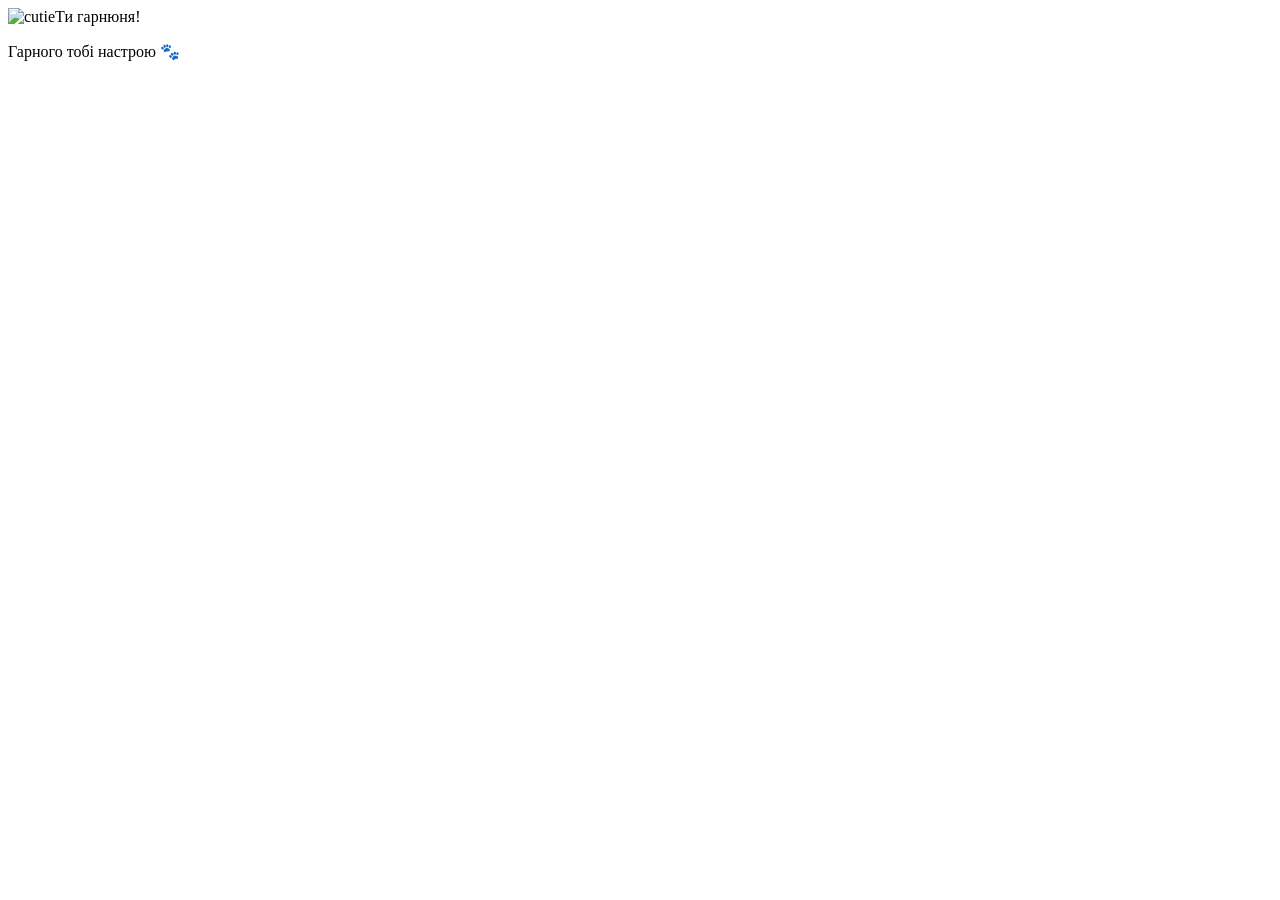
==== index.html @ 421a9fff "feat: add html file" ====
<!DOCTYPE html>
<html lang="uk">
<head>
    <meta charset="UTF-8">
    <meta name="viewport" content="width=device-width, initial-scale=1.0">
    <title>Милий песик</title>
    <link rel="stylesheet" href="style.css">
</head>
<body>

    <div class="card">
        <img src="https://avatars.githubusercontent.com/u/86071491?s=400&u=8636cafa983d86536bd19a3cd446ffe67499b5d0&v=4)" alt="cutie"
        <h1>Ти гарнюня!</h1>
        <p>Гарного тобі настрою <span class="heart">🐾</span></p>
    </div>

</body>
</html>
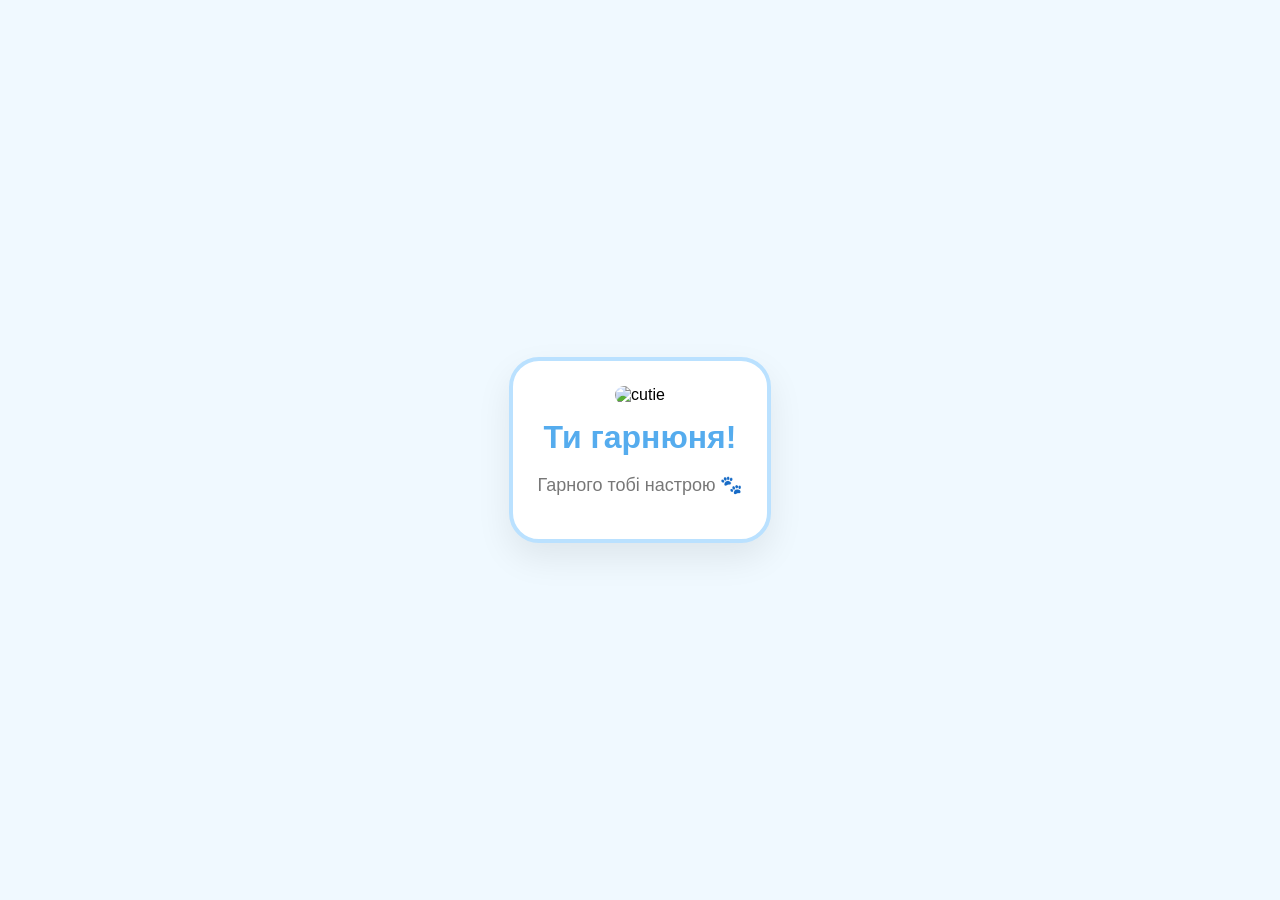
==== commit de59309d: "fix: typo" ====
--- a/index.html
+++ b/index.html
@@ -9,7 +9,7 @@
 <body>
 
     <div class="card">
-        <img src="https://avatars.githubusercontent.com/u/86071491?s=400&u=8636cafa983d86536bd19a3cd446ffe67499b5d0&v=4)" alt="cutie"
+        <img src="https://avatars.githubusercontent.com/u/86071491?s=400&u=8636cafa983d86536bd19a3cd446ffe67499b5d0&v=4)" alt="cutie">
         <h1>Ти гарнюня!</h1>
         <p>Гарного тобі настрою <span class="heart">🐾</span></p>
     </div>
--- a/style.css
+++ b/style.css
@@ -0,0 +1,54 @@
+body {
+    background-color: #f0f9ff;
+    display: flex;
+    justify-content: center;
+    align-items: center;
+    height: 100vh;
+    margin: 0;
+    font-family: 'Comic Sans MS', cursive, sans-serif;
+}
+
+/* Картка з песиком */
+.card {
+    background: white;
+    padding: 25px;
+    border-radius: 30px;
+    box-shadow: 0 15px 35px rgba(0,0,0,0.08);
+    text-align: center;
+    max-width: 320px;
+    border: 4px solid #bae1ff;
+}
+
+/* Налаштування картинки */
+img {
+    width: 100%;
+    border-radius: 20px;
+    transition: transform 0.3s ease;
+}
+
+/* Ефект при наведенні мишкою */
+img:hover {
+    transform: scale(1.05);
+}
+
+h1 {
+    color: #55acee;
+    margin: 15px 0 5px 0;
+}
+
+p {
+    color: #777;
+    font-size: 18px;
+}
+
+.heart {
+    display: inline-block;
+    animation: pulse 1.5s infinite;
+}
+
+/* Маленька анімація для лапки */
+@keyframes pulse {
+    0% { transform: scale(1); }
+    50% { transform: scale(1.2); }
+    100% { transform: scale(1); }
+}
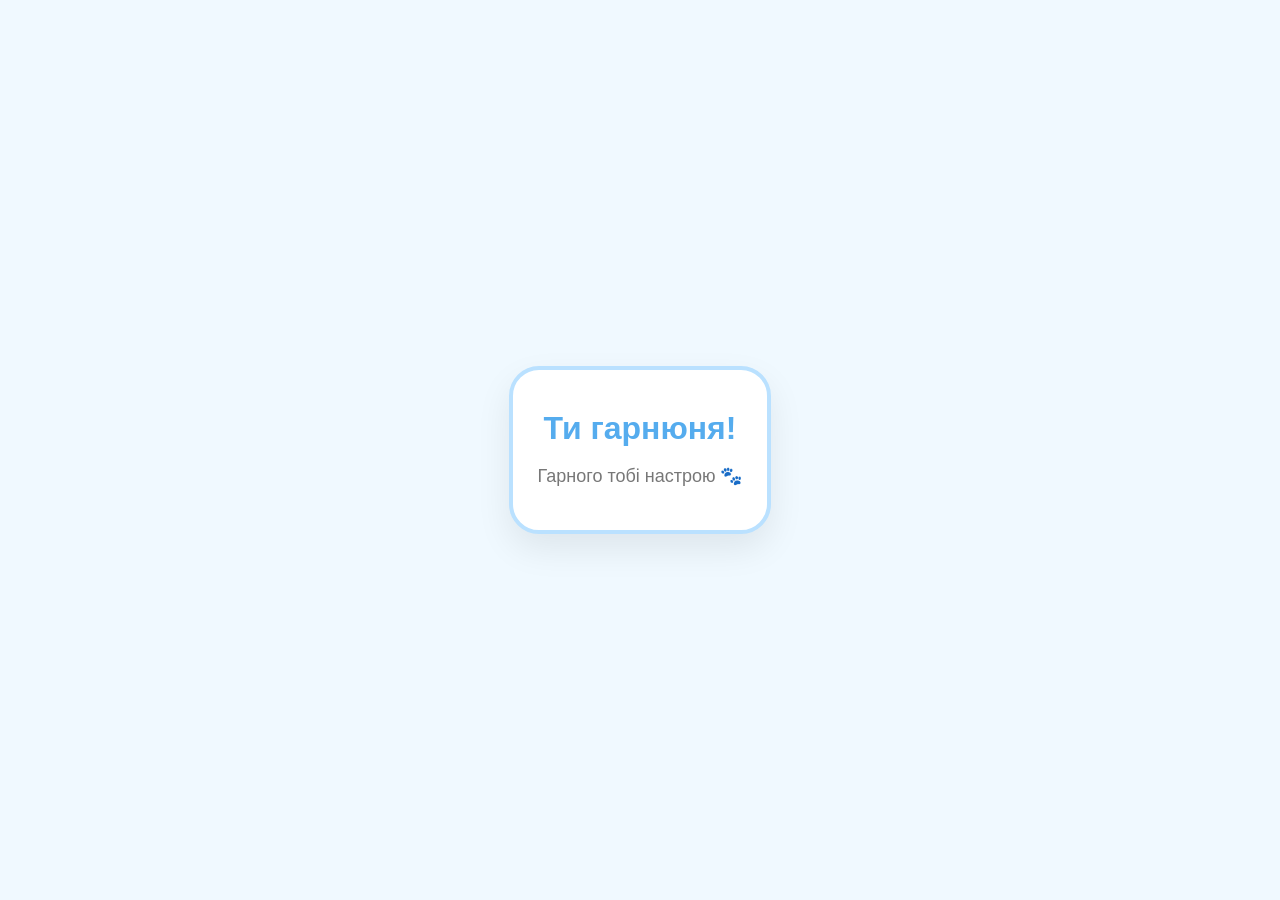
==== commit eb259c35: "refactor: change view" ====
--- a/index.html
+++ b/index.html
@@ -9,7 +9,6 @@
 <body>
 
     <div class="card">
-        <img src="https://avatars.githubusercontent.com/u/86071491?s=400&u=8636cafa983d86536bd19a3cd446ffe67499b5d0&v=4)" alt="cutie">
         <h1>Ти гарнюня!</h1>
         <p>Гарного тобі настрою <span class="heart">🐾</span></p>
     </div>
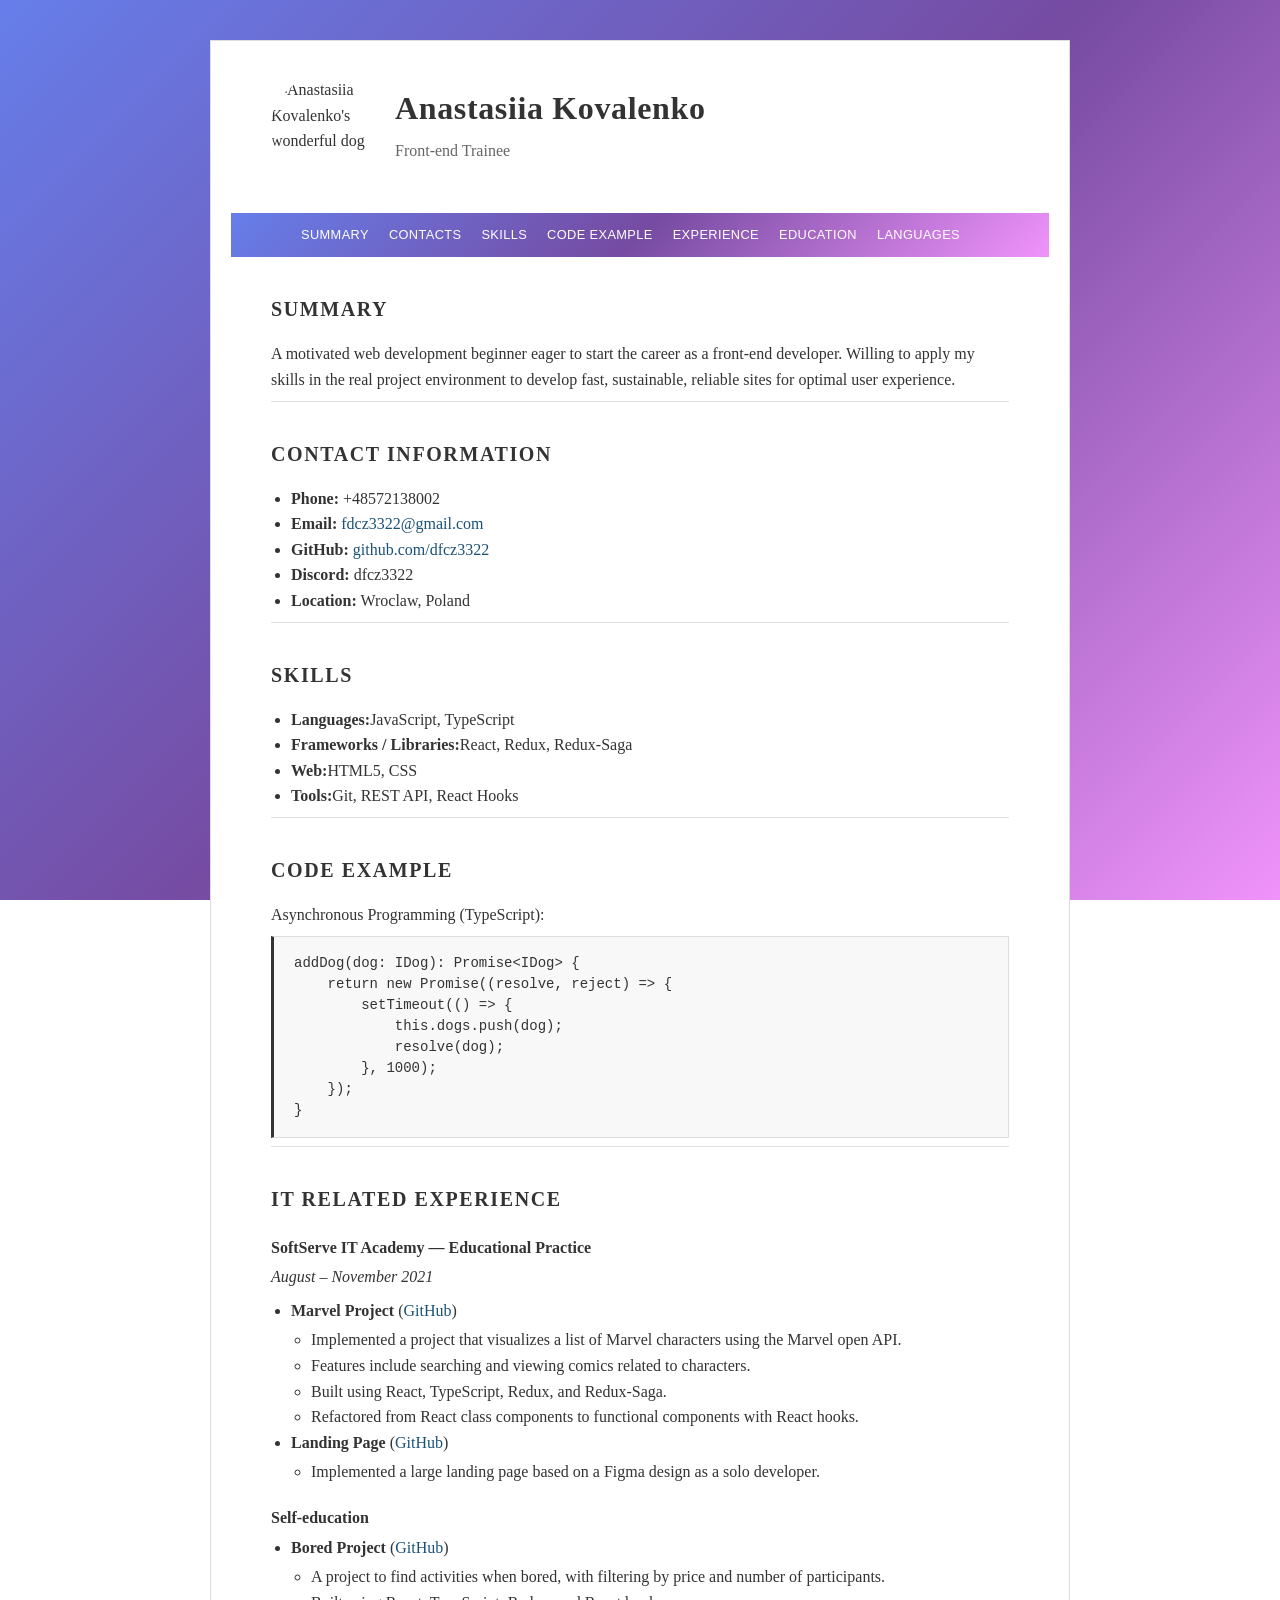
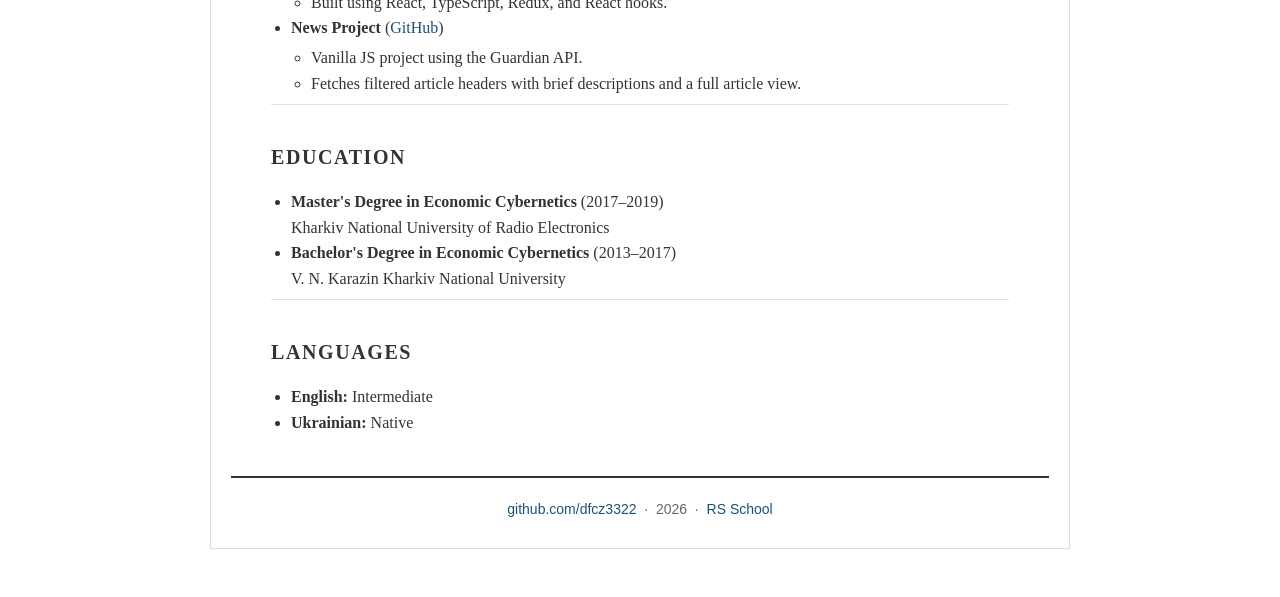
==== commit bbc00ecb: "feat: HTML CV version" ====
--- a/index.html
+++ b/index.html
@@ -1,17 +1,157 @@
 <!DOCTYPE html>
-<html lang="uk">
+<html lang="en">
 <head>
     <meta charset="UTF-8">
     <meta name="viewport" content="width=device-width, initial-scale=1.0">
-    <title>Милий песик</title>
+    <title>Anastasiia Kovalenko — CV</title>
     <link rel="stylesheet" href="style.css">
 </head>
 <body>
 
-    <div class="card">
-        <h1>Ти гарнюня!</h1>
-        <p>Гарного тобі настрою <span class="heart">🐾</span></p>
+    <div class="container">
+
+        <header>
+            <img
+                src="https://avatars.githubusercontent.com/u/86071491?s=200"
+                alt="Anastasiia Kovalenko's wonderful dog"
+                class="avatar"
+            >
+            <div class="header-text">
+                <h1>Anastasiia Kovalenko</h1>
+                <p class="subtitle">Front-end Trainee</p>
+            </div>
+        </header>
+
+        <nav>
+            <ul>
+                <li><a href="#summary">Summary</a></li>
+                <li><a href="#contacts">Contacts</a></li>
+                <li><a href="#skills">Skills</a></li>
+                <li><a href="#code">Code Example</a></li>
+                <li><a href="#experience">Experience</a></li>
+                <li><a href="#education">Education</a></li>
+                <li><a href="#languages">Languages</a></li>
+            </ul>
+        </nav>
+
+        <main>
+
+            <section id="summary">
+                <h2>Summary</h2>
+                <p>A motivated web development beginner eager to start the career as a front-end developer. Willing to apply my skills in the real project environment to develop fast, sustainable, reliable sites for optimal user experience.</p>
+            </section>
+
+            <section id="contacts">
+                <h2>Contact Information</h2>
+                <ul>
+                    <li><strong>Phone:</strong> +48572138002</li>
+                    <li><strong>Email:</strong><a href="mailto:fdcz3322@gmail.com"> fdcz3322@gmail.com</a></li>
+                    <li><strong>GitHub:</strong><a href="https://github.com/dfcz3322" target="_blank" rel="noopener noreferrer"> github.com/dfcz3322</a></li>
+                    <li><strong>Discord:</strong> dfcz3322</li>
+                    <li><strong>Location:</strong> Wroclaw, Poland</li>
+                </ul>
+            </section>
+
+            <section id="skills">
+                <h2>Skills</h2>
+                <ul>
+                    <li><strong>Languages:</strong>JavaScript, TypeScript</li>
+                    <li><strong>Frameworks / Libraries:</strong>React, Redux, Redux-Saga</li>
+                    <li><strong>Web:</strong>HTML5, CSS</li>
+                    <li><strong>Tools:</strong>Git, REST API, React Hooks</li>
+                </ul>
+            </section>
+
+            <section id="code">
+                <h2>Code Example</h2>
+                <p>Asynchronous Programming (TypeScript):</p>
+                <pre><code>addDog(dog: IDog): Promise&lt;IDog&gt; {
+    return new Promise((resolve, reject) =&gt; {
+        setTimeout(() =&gt; {
+            this.dogs.push(dog);
+            resolve(dog);
+        }, 1000);
+    });
+}</code></pre>
+            </section>
+
+            <section id="experience">
+                <h2>IT Related Experience</h2>
+
+                <h3>SoftServe IT Academy — Educational Practice</h3>
+                <p><em>August – November 2021</em></p>
+                <ul>
+                    <li>
+                        <strong>Marvel Project</strong> (<a href="https://github.com/dfcz3322/marvelproject/tree/develop" target="_blank" rel="noopener noreferrer">GitHub</a>)
+                        <ul>
+                            <li>Implemented a project that visualizes a list of Marvel characters using the Marvel open API.</li>
+                            <li>Features include searching and viewing comics related to characters.</li>
+                            <li>Built using React, TypeScript, Redux, and Redux-Saga.</li>
+                            <li>Refactored from React class components to functional components with React hooks.</li>
+                        </ul>
+                    </li>
+                    <li>
+                        <strong>Landing Page</strong> (<a href="https://github.com/dfcz3322/Landing_page/tree/review" target="_blank" rel="noopener noreferrer">GitHub</a>)
+                        <ul>
+                            <li>Implemented a large landing page based on a Figma design as a solo developer.</li>
+                        </ul>
+                    </li>
+                </ul>
+
+                <h3>Self-education</h3>
+                <ul>
+                    <li>
+                        <strong>Bored Project</strong> (<a href="https://github.com/dfcz3322/bored-project" target="_blank" rel="noopener noreferrer">GitHub</a>)
+                        <ul>
+                            <li>A project to find activities when bored, with filtering by price and number of participants.</li>
+                            <li>Built using React, TypeScript, Redux, and React hooks.</li>
+                        </ul>
+                    </li>
+                    <li>
+                        <strong>News Project</strong> (<a href="https://github.com/dfcz3322/dfcz3322.github.io" target="_blank" rel="noopener noreferrer">GitHub</a>)
+                        <ul>
+                            <li>Vanilla JS project using the Guardian API.</li>
+                            <li>Fetches filtered article headers with brief descriptions and a full article view.</li>
+                        </ul>
+                    </li>
+                </ul>
+            </section>
+
+            <section id="education">
+                <h2>Education</h2>
+                <ul>
+                    <li>
+                        <strong>Master's Degree in Economic Cybernetics</strong> (2017–2019)
+                        <br>Kharkiv National University of Radio Electronics
+                    </li>
+                    <li>
+                        <strong>Bachelor's Degree in Economic Cybernetics</strong> (2013–2017)
+                        <br>V. N. Karazin Kharkiv National University
+                    </li>
+                </ul>
+            </section>
+
+            <section id="languages">
+                <h2>Languages</h2>
+                <ul>
+                    <li><strong>English:</strong> Intermediate</li>
+                    <li><strong>Ukrainian:</strong> Native</li>
+                </ul>
+            </section>
+
+        </main>
+
+        <footer>
+            <p>
+                <a href="https://github.com/dfcz3322" target="_blank" rel="noopener noreferrer">github.com/dfcz3322</a>
+                &nbsp;·&nbsp;
+                2026
+                &nbsp;·&nbsp;
+                <a href="https://rs.school/courses/javascript-ru" target="_blank" rel="noopener noreferrer">RS School</a>
+            </p>
+        </footer>
+
     </div>
 
 </body>
-</html>+</html>
--- a/style.css
+++ b/style.css
@@ -1,54 +1,175 @@
-body {
-    background-color: #f0f9ff;
-    display: flex;
-    justify-content: center;
-    align-items: center;
-    height: 100vh;
+* {
+    box-sizing: border-box;
     margin: 0;
-    font-family: 'Comic Sans MS', cursive, sans-serif;
+    padding: 0;
 }
 
-/* Картка з песиком */
-.card {
-    background: white;
-    padding: 25px;
-    border-radius: 30px;
-    box-shadow: 0 15px 35px rgba(0,0,0,0.08);
-    text-align: center;
-    max-width: 320px;
-    border: 4px solid #bae1ff;
+body {
+    font-family: Georgia, 'Times New Roman', serif;
+    font-size: 16px;
+    line-height: 1.6;
+    color: #333;
+    background: linear-gradient(135deg, #667eea 0%, #764ba2 50%, #f093fb 100%);
+    background-attachment: fixed;
 }
 
-/* Налаштування картинки */
-img {
-    width: 100%;
-    border-radius: 20px;
-    transition: transform 0.3s ease;
+.container {
+    max-width: 860px;
+    margin: 40px auto;
+    padding: 0 20px;
+    background-color: #fff;
+    border: 1px solid #ddd;
 }
 
-/* Ефект при наведенні мишкою */
-img:hover {
-    transform: scale(1.05);
+header {
+    display: flex;
+    align-items: center;
+    gap: 24px;
+    padding: 36px 40px;
 }
 
-h1 {
-    color: #55acee;
-    margin: 15px 0 5px 0;
+.avatar {
+    width: 100px;
+    height: 100px;
+    border-radius: 50%;
+    object-fit: cover;
+    flex-shrink: 0;
+}
+
+.header-text h1 {
+    font-size: 2rem;
+    font-weight: bold;
+    letter-spacing: 0.02em;
+}
+
+.subtitle {
+    font-size: 1rem;
+    color: #666;
+    margin-top: 4px;
+}
+
+nav {
+    background: linear-gradient(135deg, #667eea 0%, #764ba2 50%, #f093fb 100%);
+    padding: 0 40px;
+}
+
+nav ul {
+    list-style: none;
+    display: flex;
+    flex-wrap: wrap;
+    gap: 0;
+}
+
+nav ul li a {
+    display: block;
+    padding: 12px 10px;
+    color: #fff;
+    text-decoration: none;
+    font-family: Arial, Helvetica, sans-serif;
+    font-size: 0.8rem;
+    letter-spacing: 0.03em;
+    text-transform: uppercase;
+}
+
+nav ul li a:hover {
+    background-color: rgba(255, 255, 255, 0.2);
+}
+
+main {
+    padding: 0 40px 40px;
+}
+
+section {
+    padding-top: 36px;
+}
+
+section + section {
+    border-top: 1px solid #e0e0e0;
+    margin-top: 8px;
+}
+
+h2 {
+    font-size: 1.25rem;
+    text-transform: uppercase;
+    letter-spacing: 0.08em;
+    margin-bottom: 16px;
+    color: #333;
+}
+
+h3 {
+    font-size: 1rem;
+    font-weight: bold;
+    margin: 20px 0 4px;
 }
 
 p {
-    color: #777;
-    font-size: 18px;
+    margin-bottom: 8px;
 }
 
-.heart {
-    display: inline-block;
-    animation: pulse 1.5s infinite;
+ul {
+    list-style: disc;
+    padding-left: 20px;
 }
 
-/* Маленька анімація для лапки */
-@keyframes pulse {
-    0% { transform: scale(1); }
-    50% { transform: scale(1.2); }
-    100% { transform: scale(1); }
-}+ul ul {
+    margin-top: 4px;
+    list-style: circle;
+}
+
+a {
+    color: #1a5276;
+    text-decoration: none;
+}
+
+a:hover {
+    text-decoration: underline;
+}
+
+pre {
+    background-color: #f8f8f8;
+    border: 1px solid #ddd;
+    border-left: 3px solid #333;
+    padding: 16px 20px;
+    overflow-x: auto;
+    font-family: 'Courier New', Courier, monospace;
+    font-size: 0.875rem;
+    line-height: 1.5;
+    margin-top: 8px;
+}
+
+footer {
+    text-align: center;
+    padding: 20px 40px;
+    border-top: 2px solid #333;
+    font-family: Arial, Helvetica, sans-serif;
+    font-size: 0.875rem;
+    color: #666;
+}
+
+footer a {
+    color: #1a5276;
+}
+
+@media (max-width: 600px) {
+    header {
+        flex-direction: column;
+        text-align: center;
+        padding: 24px 20px;
+    }
+
+    nav {
+        padding: 0 20px;
+    }
+
+    nav ul {
+        justify-content: center;
+    }
+
+    main {
+        padding: 0 20px 32px;
+    }
+
+    footer {
+        padding: 16px 20px;
+    }
+}
